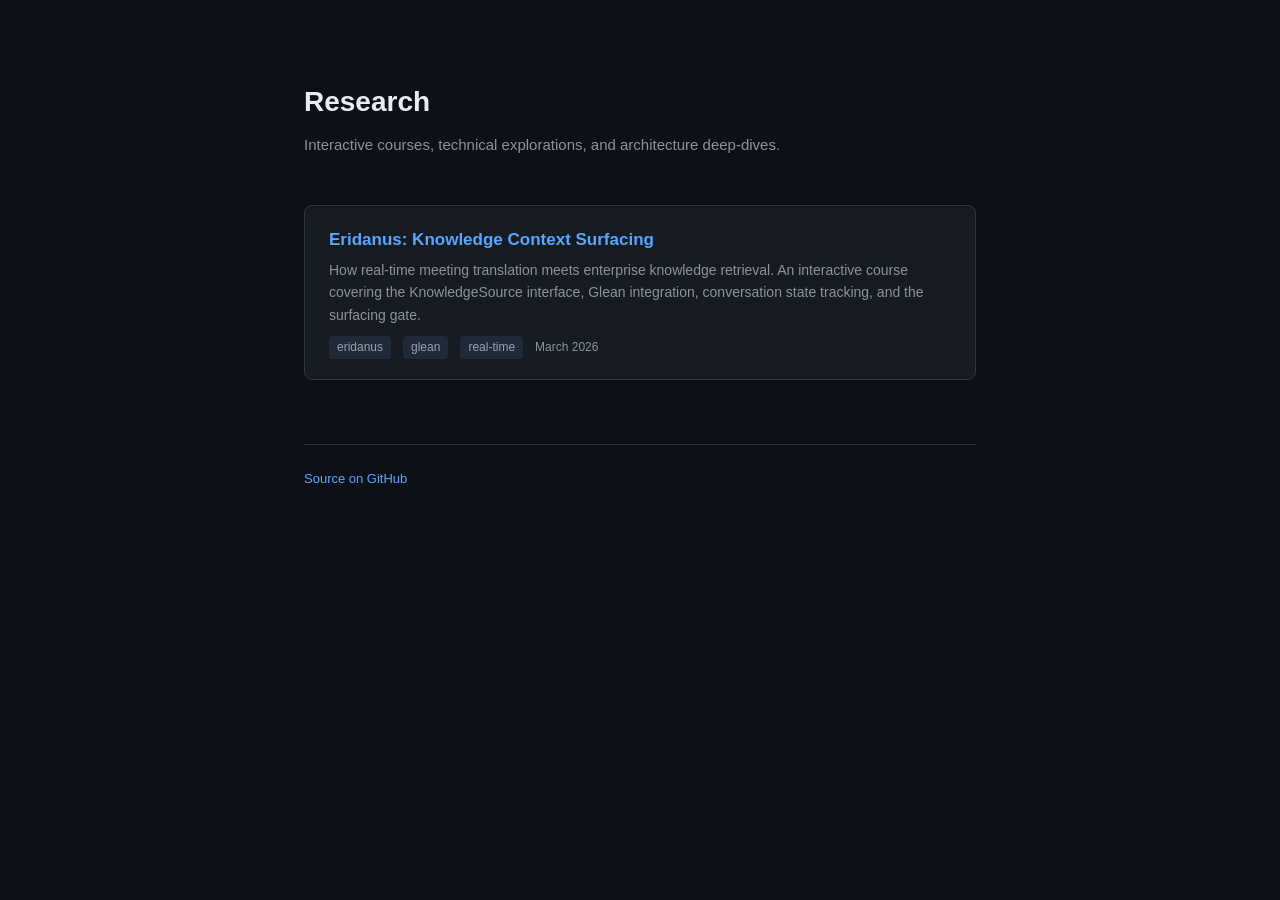
==== index.html @ ea85fca8 "feat: initial research site with Eridanus knowledge context course Static site for hosting interacti" ====
<!DOCTYPE html>
<html lang="en">
<head>
<meta charset="UTF-8">
<meta name="viewport" content="width=device-width, initial-scale=1.0">
<title>Research — Jayphen</title>
<style>
  :root {
    --bg: #0d1117;
    --surface: #161b22;
    --border: #30363d;
    --text: #e6edf3;
    --text-muted: #8b949e;
    --accent: #58a6ff;
    --accent-hover: #79c0ff;
    --tag-bg: #1f2937;
    --tag-text: #9ca3af;
  }

  * { margin: 0; padding: 0; box-sizing: border-box; }

  body {
    font-family: -apple-system, BlinkMacSystemFont, 'Segoe UI', Helvetica, Arial, sans-serif;
    background: var(--bg);
    color: var(--text);
    line-height: 1.6;
    min-height: 100vh;
  }

  .container {
    max-width: 720px;
    margin: 0 auto;
    padding: 80px 24px;
  }

  header {
    margin-bottom: 48px;
  }

  h1 {
    font-size: 28px;
    font-weight: 600;
    margin-bottom: 8px;
  }

  header p {
    color: var(--text-muted);
    font-size: 15px;
  }

  .items {
    display: flex;
    flex-direction: column;
    gap: 16px;
  }

  .item {
    display: block;
    background: var(--surface);
    border: 1px solid var(--border);
    border-radius: 8px;
    padding: 20px 24px;
    text-decoration: none;
    color: var(--text);
    transition: border-color 0.15s, transform 0.15s;
  }

  .item:hover {
    border-color: var(--accent);
    transform: translateY(-1px);
  }

  .item-title {
    font-size: 17px;
    font-weight: 600;
    color: var(--accent);
    margin-bottom: 6px;
  }

  .item:hover .item-title {
    color: var(--accent-hover);
  }

  .item-desc {
    font-size: 14px;
    color: var(--text-muted);
    margin-bottom: 10px;
  }

  .item-meta {
    display: flex;
    gap: 12px;
    align-items: center;
    flex-wrap: wrap;
  }

  .tag {
    font-size: 12px;
    background: var(--tag-bg);
    color: var(--tag-text);
    padding: 2px 8px;
    border-radius: 4px;
  }

  .date {
    font-size: 12px;
    color: var(--text-muted);
  }

  footer {
    margin-top: 64px;
    padding-top: 24px;
    border-top: 1px solid var(--border);
    color: var(--text-muted);
    font-size: 13px;
  }

  footer a {
    color: var(--accent);
    text-decoration: none;
  }
</style>
</head>
<body>
<div class="container">
  <header>
    <h1>Research</h1>
    <p>Interactive courses, technical explorations, and architecture deep-dives.</p>
  </header>

  <div class="items">
    <a class="item" href="eridanus-knowledge-context.html">
      <div class="item-title">Eridanus: Knowledge Context Surfacing</div>
      <div class="item-desc">How real-time meeting translation meets enterprise knowledge retrieval. An interactive course covering the KnowledgeSource interface, Glean integration, conversation state tracking, and the surfacing gate.</div>
      <div class="item-meta">
        <span class="tag">eridanus</span>
        <span class="tag">glean</span>
        <span class="tag">real-time</span>
        <span class="date">March 2026</span>
      </div>
    </a>
  </div>

  <footer>
    <a href="https://github.com/Jayphen/research">Source on GitHub</a>
  </footer>
</div>
</body>
</html>
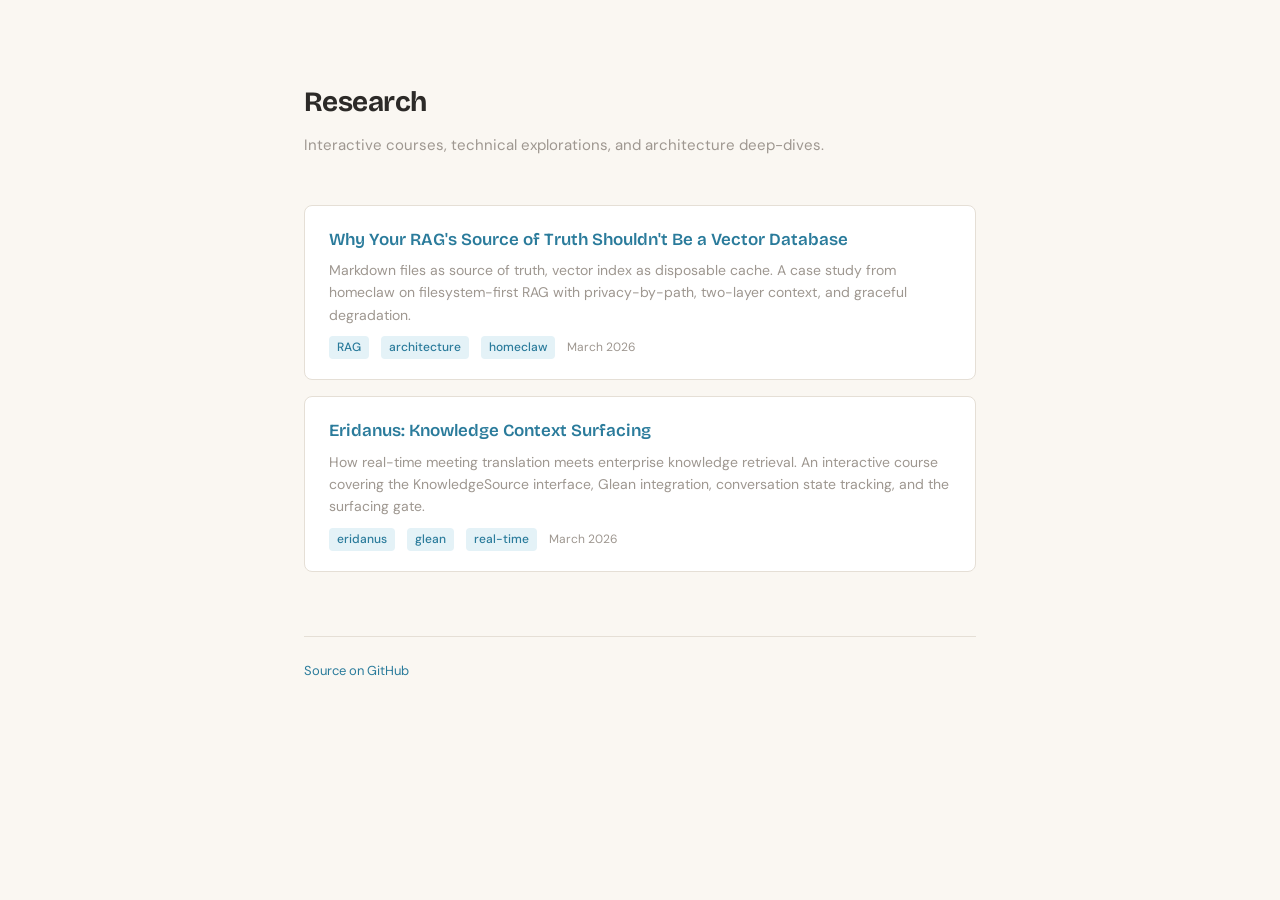
==== commit 8a989f35: "feat: add "Why Your RAG's Source of Truth Shouldn't Be a Vector Database" Case study from homeclaw o" ====
--- a/index.html
+++ b/index.html
@@ -4,27 +4,32 @@
 <meta charset="UTF-8">
 <meta name="viewport" content="width=device-width, initial-scale=1.0">
 <title>Research — Jayphen</title>
+<link rel="preconnect" href="https://fonts.googleapis.com">
+<link rel="preconnect" href="https://fonts.gstatic.com" crossorigin>
+<link href="https://fonts.googleapis.com/css2?family=Bricolage+Grotesque:opsz,wght@12..96,400;12..96,600;12..96,700;12..96,800&family=DM+Sans:ital,opsz,wght@0,9..40,300;0,9..40,400;0,9..40,500;0,9..40,600;0,9..40,700;1,9..40,400;1,9..40,500&display=swap" rel="stylesheet">
 <style>
   :root {
-    --bg: #0d1117;
-    --surface: #161b22;
-    --border: #30363d;
-    --text: #e6edf3;
-    --text-muted: #8b949e;
-    --accent: #58a6ff;
-    --accent-hover: #79c0ff;
-    --tag-bg: #1f2937;
-    --tag-text: #9ca3af;
+    --bg: #FAF7F2;
+    --surface: #FFFFFF;
+    --border: #E5DFD6;
+    --text: #2C2A28;
+    --text-muted: #9E9790;
+    --accent: #2A7B9B;
+    --accent-hover: #1F6A87;
+    --accent-light: #E4F2F7;
+    --tag-bg: #E4F2F7;
+    --tag-text: #2A7B9B;
   }
 
   * { margin: 0; padding: 0; box-sizing: border-box; }
 
   body {
-    font-family: -apple-system, BlinkMacSystemFont, 'Segoe UI', Helvetica, Arial, sans-serif;
+    font-family: 'DM Sans', -apple-system, BlinkMacSystemFont, 'Segoe UI', Helvetica, Arial, sans-serif;
     background: var(--bg);
     color: var(--text);
     line-height: 1.6;
     min-height: 100vh;
+    -webkit-font-smoothing: antialiased;
   }
 
   .container {
@@ -38,9 +43,11 @@
   }
 
   h1 {
+    font-family: 'Bricolage Grotesque', Georgia, serif;
     font-size: 28px;
-    font-weight: 600;
+    font-weight: 700;
     margin-bottom: 8px;
+    letter-spacing: -0.02em;
   }
 
   header p {
@@ -62,15 +69,17 @@
     padding: 20px 24px;
     text-decoration: none;
     color: var(--text);
-    transition: border-color 0.15s, transform 0.15s;
+    transition: border-color 0.15s, transform 0.15s, box-shadow 0.15s;
   }
 
   .item:hover {
     border-color: var(--accent);
     transform: translateY(-1px);
+    box-shadow: 0 4px 12px rgba(44, 42, 40, 0.08);
   }
 
   .item-title {
+    font-family: 'Bricolage Grotesque', Georgia, serif;
     font-size: 17px;
     font-weight: 600;
     color: var(--accent);
@@ -100,6 +109,7 @@
     color: var(--tag-text);
     padding: 2px 8px;
     border-radius: 4px;
+    font-weight: 500;
   }
 
   .date {
@@ -119,6 +129,10 @@
     color: var(--accent);
     text-decoration: none;
   }
+
+  footer a:hover {
+    text-decoration: underline;
+  }
 </style>
 </head>
 <body>
@@ -129,6 +143,16 @@
   </header>
 
   <div class="items">
+    <a class="item" href="filesystem-rag-source-of-truth.html">
+      <div class="item-title">Why Your RAG's Source of Truth Shouldn't Be a Vector Database</div>
+      <div class="item-desc">Markdown files as source of truth, vector index as disposable cache. A case study from homeclaw on filesystem-first RAG with privacy-by-path, two-layer context, and graceful degradation.</div>
+      <div class="item-meta">
+        <span class="tag">RAG</span>
+        <span class="tag">architecture</span>
+        <span class="tag">homeclaw</span>
+        <span class="date">March 2026</span>
+      </div>
+    </a>
     <a class="item" href="eridanus-knowledge-context.html">
       <div class="item-title">Eridanus: Knowledge Context Surfacing</div>
       <div class="item-desc">How real-time meeting translation meets enterprise knowledge retrieval. An interactive course covering the KnowledgeSource interface, Glean integration, conversation state tracking, and the surfacing gate.</div>
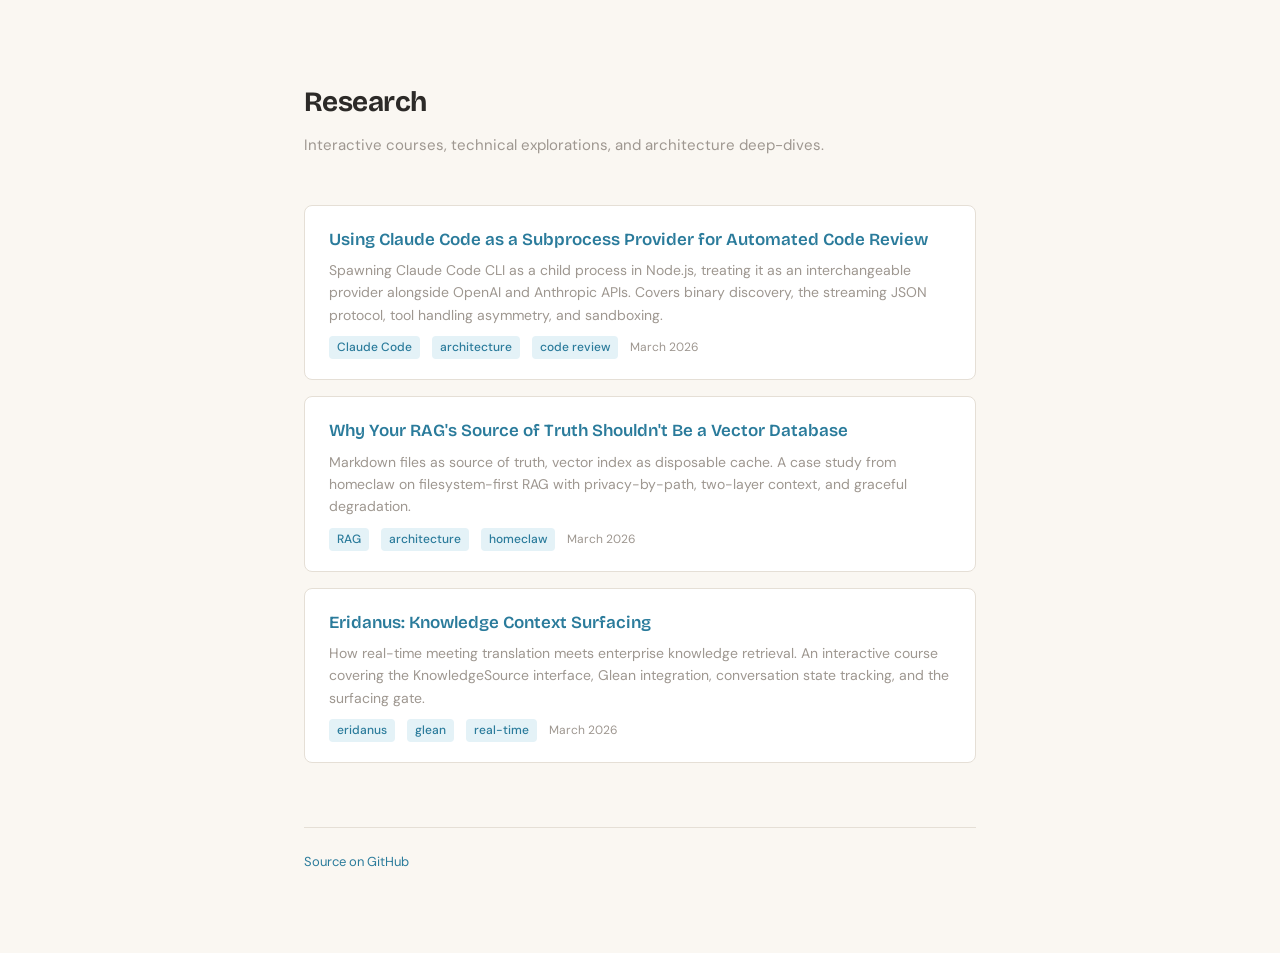
==== commit 0f5255dd: "feat: add Claude Code subprocess provider research post" ====
--- a/index.html
+++ b/index.html
@@ -143,6 +143,16 @@
   </header>
 
   <div class="items">
+    <a class="item" href="claude-code-subprocess-provider.html">
+      <div class="item-title">Using Claude Code as a Subprocess Provider for Automated Code Review</div>
+      <div class="item-desc">Spawning Claude Code CLI as a child process in Node.js, treating it as an interchangeable provider alongside OpenAI and Anthropic APIs. Covers binary discovery, the streaming JSON protocol, tool handling asymmetry, and sandboxing.</div>
+      <div class="item-meta">
+        <span class="tag">Claude Code</span>
+        <span class="tag">architecture</span>
+        <span class="tag">code review</span>
+        <span class="date">March 2026</span>
+      </div>
+    </a>
     <a class="item" href="filesystem-rag-source-of-truth.html">
       <div class="item-title">Why Your RAG's Source of Truth Shouldn't Be a Vector Database</div>
       <div class="item-desc">Markdown files as source of truth, vector index as disposable cache. A case study from homeclaw on filesystem-first RAG with privacy-by-path, two-layer context, and graceful degradation.</div>
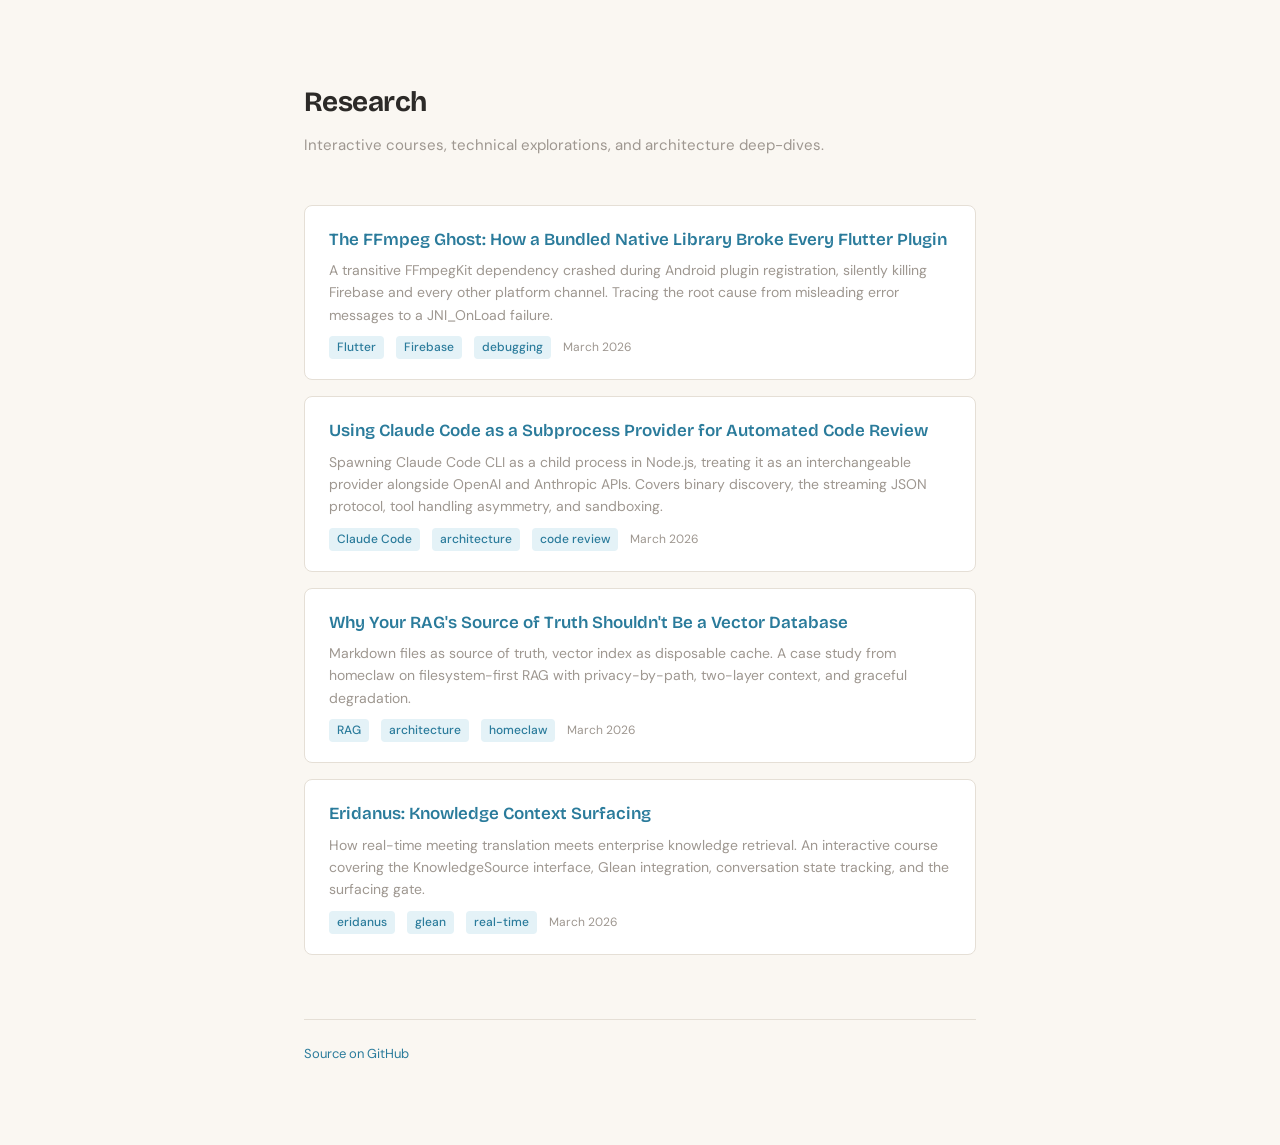
==== commit 2024930b: "feat: add "The FFmpeg Ghost" — Flutter Firebase debugging article" ====
--- a/index.html
+++ b/index.html
@@ -143,6 +143,16 @@
   </header>
 
   <div class="items">
+    <a class="item" href="flutter-firebase-ffmpeg-crash.html">
+      <div class="item-title">The FFmpeg Ghost: How a Bundled Native Library Broke Every Flutter Plugin</div>
+      <div class="item-desc">A transitive FFmpegKit dependency crashed during Android plugin registration, silently killing Firebase and every other platform channel. Tracing the root cause from misleading error messages to a JNI_OnLoad failure.</div>
+      <div class="item-meta">
+        <span class="tag">Flutter</span>
+        <span class="tag">Firebase</span>
+        <span class="tag">debugging</span>
+        <span class="date">March 2026</span>
+      </div>
+    </a>
     <a class="item" href="claude-code-subprocess-provider.html">
       <div class="item-title">Using Claude Code as a Subprocess Provider for Automated Code Review</div>
       <div class="item-desc">Spawning Claude Code CLI as a child process in Node.js, treating it as an interchangeable provider alongside OpenAI and Anthropic APIs. Covers binary discovery, the streaming JSON protocol, tool handling asymmetry, and sandboxing.</div>
